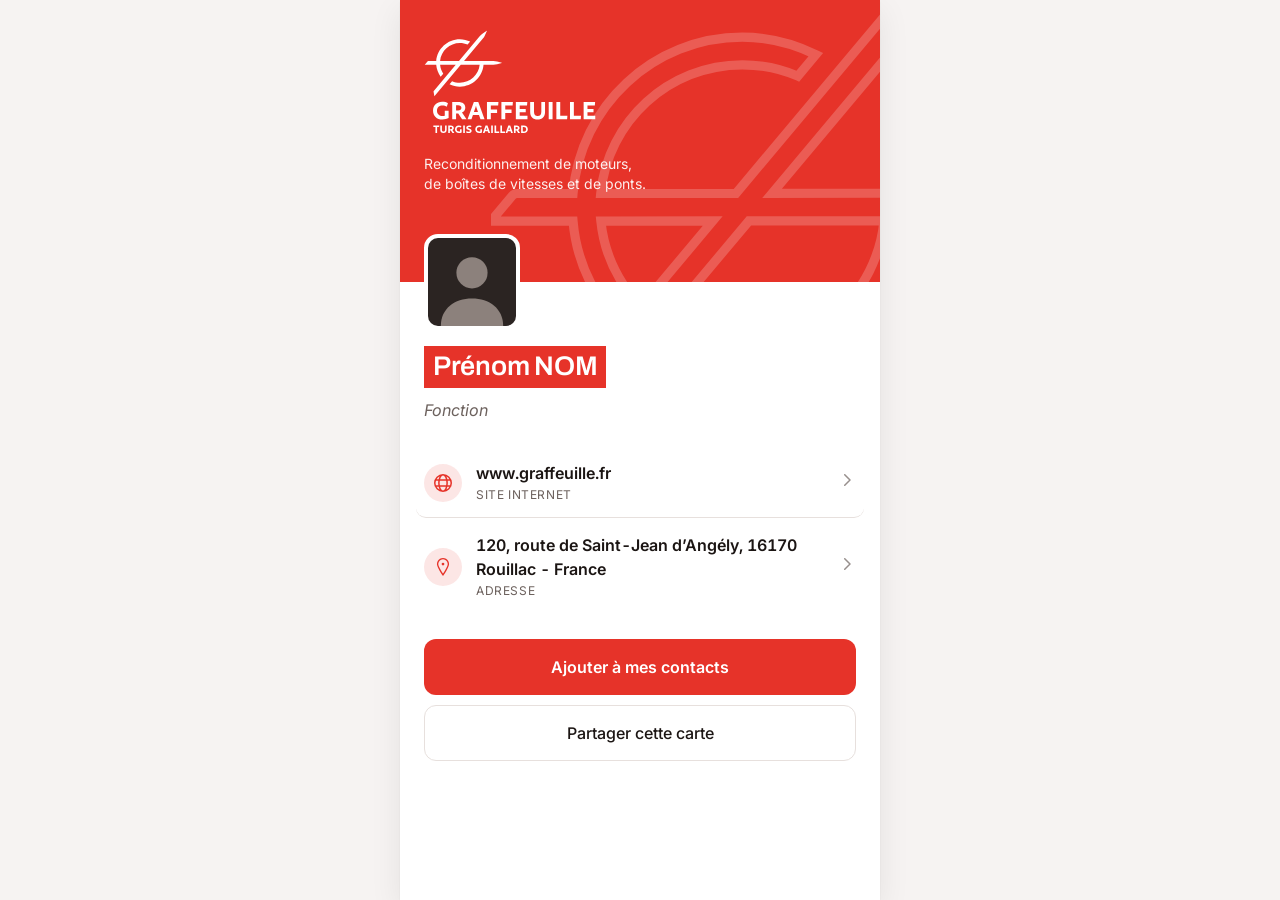
==== equipe/_modele/index.html @ 1bc14d3d "Add files via upload" ====
<!doctype html>
<html lang="fr">
<head>
<meta charset="utf-8">
<meta name="viewport" content="width=device-width, initial-scale=1, viewport-fit=cover">
<title>Carte de visite GRAFFEUILLE</title>
<meta name="theme-color" content="#e63329">
<meta name="robots" content="noindex">
<link rel="icon" href="../../assets/img/favicon.svg" type="image/svg+xml">
<link rel="stylesheet" href="../../assets/css/fonts.css">
<link rel="stylesheet" href="../../assets/css/carte.css">
</head>
<body>
<!-- Ce fichier est identique dans tous les dossiers d'employés : il ne fait que
     désigner la fiche à afficher. Pour ajouter quelqu'un, dupliquer le dossier
     _modele, le renommer, et remplacer carte.json. -->
<script>window.CARTE = { source: 'carte.json' };</script>
<script src="../../assets/js/icons.js"></script>
<script src="../../assets/js/logo.js"></script>
<script src="../../assets/js/contact.js"></script>
<script src="../../assets/js/carte.js"></script>
</body>
</html>
---- assets/css/fonts.css ----
/* fonts.css — fontes servies par le site plutôt que par un tiers.
 * Roboto Condensed, Inter et Archivo sont sous licence SIL Open Font 1.1.
 *
 * Les héberger ici n'est pas qu'une question de confidentialité : la mise
 * en page du verso dépend de la mesure du texte rendu, et une fonte de
 * repli plus large ferait basculer un nom sur deux lignes.
 */

/* Roboto Condensed — carte imprimée : ses largeurs reproduisent celles d'Author à 0,4 % près. */
@font-face {
  font-family: 'Roboto Condensed';
  font-style: italic;
  font-weight: 500;
  font-display: swap;
  src: url(../fonts/roboto-condensed-500i.woff2) format('woff2');
  unicode-range: U+0000-00FF, U+0131, U+0152-0153, U+02BB-02BC, U+02C6, U+02DA, U+02DC, U+0304, U+0308, U+0329, U+2000-206F, U+20AC, U+2122, U+2191, U+2193, U+2212, U+2215, U+FEFF, U+FFFD;
}

@font-face {
  font-family: 'Roboto Condensed';
  font-style: normal;
  font-weight: 400;
  font-display: swap;
  src: url(../fonts/roboto-condensed-400.woff2) format('woff2');
  unicode-range: U+0000-00FF, U+0131, U+0152-0153, U+02BB-02BC, U+02C6, U+02DA, U+02DC, U+0304, U+0308, U+0329, U+2000-206F, U+20AC, U+2122, U+2191, U+2193, U+2212, U+2215, U+FEFF, U+FFFD;
}

@font-face {
  font-family: 'Roboto Condensed';
  font-style: normal;
  font-weight: 500;
  font-display: swap;
  src: url(../fonts/roboto-condensed-500.woff2) format('woff2');
  unicode-range: U+0000-00FF, U+0131, U+0152-0153, U+02BB-02BC, U+02C6, U+02DA, U+02DC, U+0304, U+0308, U+0329, U+2000-206F, U+20AC, U+2122, U+2191, U+2193, U+2212, U+2215, U+FEFF, U+FFFD;
}

@font-face {
  font-family: 'Roboto Condensed';
  font-style: normal;
  font-weight: 600;
  font-display: swap;
  src: url(../fonts/roboto-condensed-600.woff2) format('woff2');
  unicode-range: U+0000-00FF, U+0131, U+0152-0153, U+02BB-02BC, U+02C6, U+02DA, U+02DC, U+0304, U+0308, U+0329, U+2000-206F, U+20AC, U+2122, U+2191, U+2193, U+2212, U+2215, U+FEFF, U+FFFD;
}

@font-face {
  font-family: 'Roboto Condensed';
  font-style: normal;
  font-weight: 700;
  font-display: swap;
  src: url(../fonts/roboto-condensed-700.woff2) format('woff2');
  unicode-range: U+0000-00FF, U+0131, U+0152-0153, U+02BB-02BC, U+02C6, U+02DA, U+02DC, U+0304, U+0308, U+0329, U+2000-206F, U+20AC, U+2122, U+2191, U+2193, U+2212, U+2215, U+FEFF, U+FFFD;
}

/* Inter — interface et page publique. */
@font-face {
  font-family: 'Inter';
  font-style: italic;
  font-weight: 400;
  font-display: swap;
  src: url(../fonts/inter-400i.woff2) format('woff2');
  unicode-range: U+0000-00FF, U+0131, U+0152-0153, U+02BB-02BC, U+02C6, U+02DA, U+02DC, U+0304, U+0308, U+0329, U+2000-206F, U+20AC, U+2122, U+2191, U+2193, U+2212, U+2215, U+FEFF, U+FFFD;
}

@font-face {
  font-family: 'Inter';
  font-style: normal;
  font-weight: 400;
  font-display: swap;
  src: url(../fonts/inter-400.woff2) format('woff2');
  unicode-range: U+0000-00FF, U+0131, U+0152-0153, U+02BB-02BC, U+02C6, U+02DA, U+02DC, U+0304, U+0308, U+0329, U+2000-206F, U+20AC, U+2122, U+2191, U+2193, U+2212, U+2215, U+FEFF, U+FFFD;
}

@font-face {
  font-family: 'Inter';
  font-style: normal;
  font-weight: 500;
  font-display: swap;
  src: url(../fonts/inter-500.woff2) format('woff2');
  unicode-range: U+0000-00FF, U+0131, U+0152-0153, U+02BB-02BC, U+02C6, U+02DA, U+02DC, U+0304, U+0308, U+0329, U+2000-206F, U+20AC, U+2122, U+2191, U+2193, U+2212, U+2215, U+FEFF, U+FFFD;
}

@font-face {
  font-family: 'Inter';
  font-style: normal;
  font-weight: 600;
  font-display: swap;
  src: url(../fonts/inter-600.woff2) format('woff2');
  unicode-range: U+0000-00FF, U+0131, U+0152-0153, U+02BB-02BC, U+02C6, U+02DA, U+02DC, U+0304, U+0308, U+0329, U+2000-206F, U+20AC, U+2122, U+2191, U+2193, U+2212, U+2215, U+FEFF, U+FFFD;
}

/* Archivo — titres de la page publique. */
@font-face {
  font-family: 'Archivo';
  font-style: normal;
  font-weight: 600;
  font-display: swap;
  src: url(../fonts/archivo-600.woff2) format('woff2');
  unicode-range: U+0000-00FF, U+0131, U+0152-0153, U+02BB-02BC, U+02C6, U+02DA, U+02DC, U+0304, U+0308, U+0329, U+2000-206F, U+20AC, U+2122, U+2191, U+2193, U+2212, U+2215, U+FEFF, U+FFFD;
}

@font-face {
  font-family: 'Archivo';
  font-style: normal;
  font-weight: 700;
  font-display: swap;
  src: url(../fonts/archivo-700.woff2) format('woff2');
  unicode-range: U+0000-00FF, U+0131, U+0152-0153, U+02BB-02BC, U+02C6, U+02DA, U+02DC, U+0304, U+0308, U+0329, U+2000-206F, U+20AC, U+2122, U+2191, U+2193, U+2212, U+2215, U+FEFF, U+FFFD;
}
---- assets/css/carte.css ----
/* carte.css — page publique de la carte de visite, pensée pour un téléphone
 * qui vient de scanner le QR code du dos de la carte imprimée. */

:root {
  color-scheme: light;
  --accent: #e63329;
  --accent-deep: #b81f17;
  --on-accent: #ffffff;

  /* Neutres très légèrement tirés vers le rouge de la marque, pour qu'ils
   * s'accordent à l'aplat du bandeau plutôt que de jurer avec lui. */
  --ground: #f6f3f2;
  --surface: #ffffff;
  --surface-2: #faf8f7;
  --ink: #1b1513;
  --ink-muted: #6c615d;
  --hairline: #e7e0dd;
  --ring: rgba(230, 51, 41, .35);
  --lift: 0 1px 2px rgba(27, 21, 19, .05), 0 10px 30px rgba(27, 21, 19, .08);
}

@media (prefers-color-scheme: dark) {
  :root:not([data-theme="light"]) {
    color-scheme: dark;
    --ground: #141110;
    --surface: #1e1a19;
    --surface-2: #262120;
    --ink: #f5f1ef;
    --ink-muted: #a49b97;
    --hairline: #322b29;
    --lift: 0 1px 2px rgba(0, 0, 0, .5), 0 10px 30px rgba(0, 0, 0, .45);
  }
}

:root[data-theme="dark"] {
  color-scheme: dark;
  --ground: #141110;
  --surface: #1e1a19;
  --surface-2: #262120;
  --ink: #f5f1ef;
  --ink-muted: #a49b97;
  --hairline: #322b29;
  --lift: 0 1px 2px rgba(0, 0, 0, .5), 0 10px 30px rgba(0, 0, 0, .45);
}

* { box-sizing: border-box; }

/* .sheet impose un display : il faut le neutraliser explicitement,
 * sinon l'attribut hidden reste sans effet. */
[hidden] { display: none !important; }

body {
  margin: 0;
  background: var(--ground);
  color: var(--ink);
  font: 16px/1.5 'Inter', -apple-system, BlinkMacSystemFont, 'Segoe UI', Roboto, Helvetica, Arial, sans-serif;
  -webkit-font-smoothing: antialiased;
  text-rendering: optimizeLegibility;
}

.sheet {
  max-width: 480px;
  margin: 0 auto;
  min-height: 100vh;
  background: var(--surface);
  box-shadow: var(--lift);
  display: flex;
  flex-direction: column;
}

/* ------------------------------------------------------------------ bandeau
 * Reprend le recto imprimé : aplat rouge, logo, accroche, et le symbole
 * détouré en filigrane comme au verso de la carte. */

.crest {
  position: relative;
  overflow: hidden;
  background: var(--accent);
  color: var(--on-accent);
  padding: 30px 24px 26px;
}

/* Le portrait remonte de 74 px dans le bandeau : sans réserve en pied, il
 * recouvrirait l'accroche. */
.with-portrait .crest { padding-bottom: 88px; }

.crest-watermark {
  position: absolute;
  right: -34%;
  bottom: -58%;
  width: 115%;
  opacity: .2;
  pointer-events: none;
}

.crest-logo { position: relative; display: block; width: 172px; max-width: 62%; }

.crest-pitch {
  position: relative;
  margin: 20px 0 0;
  max-width: 30ch;
  font-size: 14px;
  line-height: 1.45;
  color: rgba(255, 255, 255, .92);
  white-space: pre-line;
}

/* ----------------------------------------------------------------- identité
 * Le nom reprend littéralement le bandeau rouge du verso imprimé : c'est le
 * détail que reconnaît la personne qui vient de scanner la carte. */

.identity { padding: 26px 24px 4px; }

/* Portrait : un rectangle aux angles adoucis plutôt qu'un rond, plus proche
 * de la géométrie du logo que d'une photo de profil. Il chevauche le bandeau. */
.portrait {
  display: block;
  /* .crest est en position relative : sans contexte propre, le portrait
   * passerait dessous au lieu de le chevaucher. */
  position: relative;
  z-index: 1;
  width: 96px; height: 96px;
  margin: -74px 0 16px;
  border-radius: 14px;
  border: 4px solid var(--surface);
  background: var(--surface-2);
  object-fit: cover;
}

.name {
  display: inline-block;
  margin: 0;
  padding: 5px 9px 6px;
  background: var(--accent);
  color: var(--on-accent);
  font-family: 'Archivo', 'Inter', Helvetica, Arial, sans-serif;
  font-size: clamp(21px, 6.4vw, 27px);
  font-weight: 600;
  line-height: 1.15;
  letter-spacing: -.01em;
  text-wrap: balance;
}

.department {
  margin: 3px 0 0;
  font-size: 14px;
  color: var(--ink-muted);
}

.role {
  margin: 12px 0 0;
  font-size: 16px;
  font-style: italic;
  line-height: 1.35;
  color: var(--ink-muted);
  /* Les fonctions tiennent parfois sur deux lignes, comme à l'impression. */
  white-space: pre-line;
}

/* --------------------------------------------------------------- contacts */

.links {
  display: flex;
  flex-direction: column;
  padding: 22px 16px 0;
  gap: 2px;
}

.link {
  display: flex;
  align-items: center;
  gap: 14px;
  padding: 13px 8px;
  border-radius: 10px;
  color: inherit;
  text-decoration: none;
  border-bottom: 1px solid var(--hairline);
  transition: background .12s;
}
.link:last-child { border-bottom: 0; }
.link:hover { background: var(--surface-2); }
.link:active { background: var(--hairline); }

.link .ico {
  flex: 0 0 auto;
  display: grid;
  place-items: center;
  width: 38px; height: 38px;
  border-radius: 50%;
  background: color-mix(in srgb, var(--accent) 12%, transparent);
  color: var(--accent);
}

.link .body { flex: 1 1 auto; min-width: 0; }

.link .value {
  display: block;
  font-size: 16px;
  font-weight: 550;
  overflow-wrap: anywhere;
  font-variant-numeric: tabular-nums;
}

.link .label {
  display: block;
  margin-top: 1px;
  font-size: 12px;
  letter-spacing: .05em;
  text-transform: uppercase;
  color: var(--ink-muted);
}

.link .chev { flex: 0 0 auto; color: var(--ink-muted); opacity: .7; }

/* -------------------------------------------------------------- actions */

.actions {
  display: flex;
  flex-direction: column;
  gap: 10px;
  padding: 26px 24px 34px;
}

.cta, .secondary {
  font: inherit;
  display: flex;
  align-items: center;
  justify-content: center;
  gap: 9px;
  width: 100%;
  padding: 15px 18px;
  border-radius: 12px;
  font-size: 16px;
  font-weight: 600;
  text-decoration: none;
  cursor: pointer;
  border: 1px solid transparent;
  transition: background .12s, border-color .12s, transform .06s;
}

.cta { background: var(--accent); color: var(--on-accent); }
.cta:hover { background: var(--accent-deep); }
.cta:active { transform: translateY(1px); }

.secondary {
  background: transparent;
  color: var(--ink);
  border-color: var(--hairline);
  font-weight: 500;
}
.secondary:hover { background: var(--surface-2); }

:focus-visible { outline: 2px solid var(--accent); outline-offset: 3px; }

.toast {
  position: fixed;
  left: 50%;
  bottom: 22px;
  transform: translateX(-50%) translateY(10px);
  max-width: calc(100vw - 32px);
  background: var(--ink);
  color: var(--surface);
  font-size: 14px;
  padding: 11px 18px;
  border-radius: 999px;
  box-shadow: var(--lift);
  opacity: 0;
  pointer-events: none;
  transition: opacity .18s, transform .18s;
}
.toast.show { opacity: 1; transform: translateX(-50%) translateY(0); }

.missing { padding: 40px 24px; }
.missing h1 { font-family: 'Archivo', 'Inter', sans-serif; font-size: 20px; margin: 0 0 8px; }
.missing p { margin: 0; color: var(--ink-muted); }

@media (prefers-reduced-motion: reduce) {
  * { transition: none !important; animation: none !important; }
}
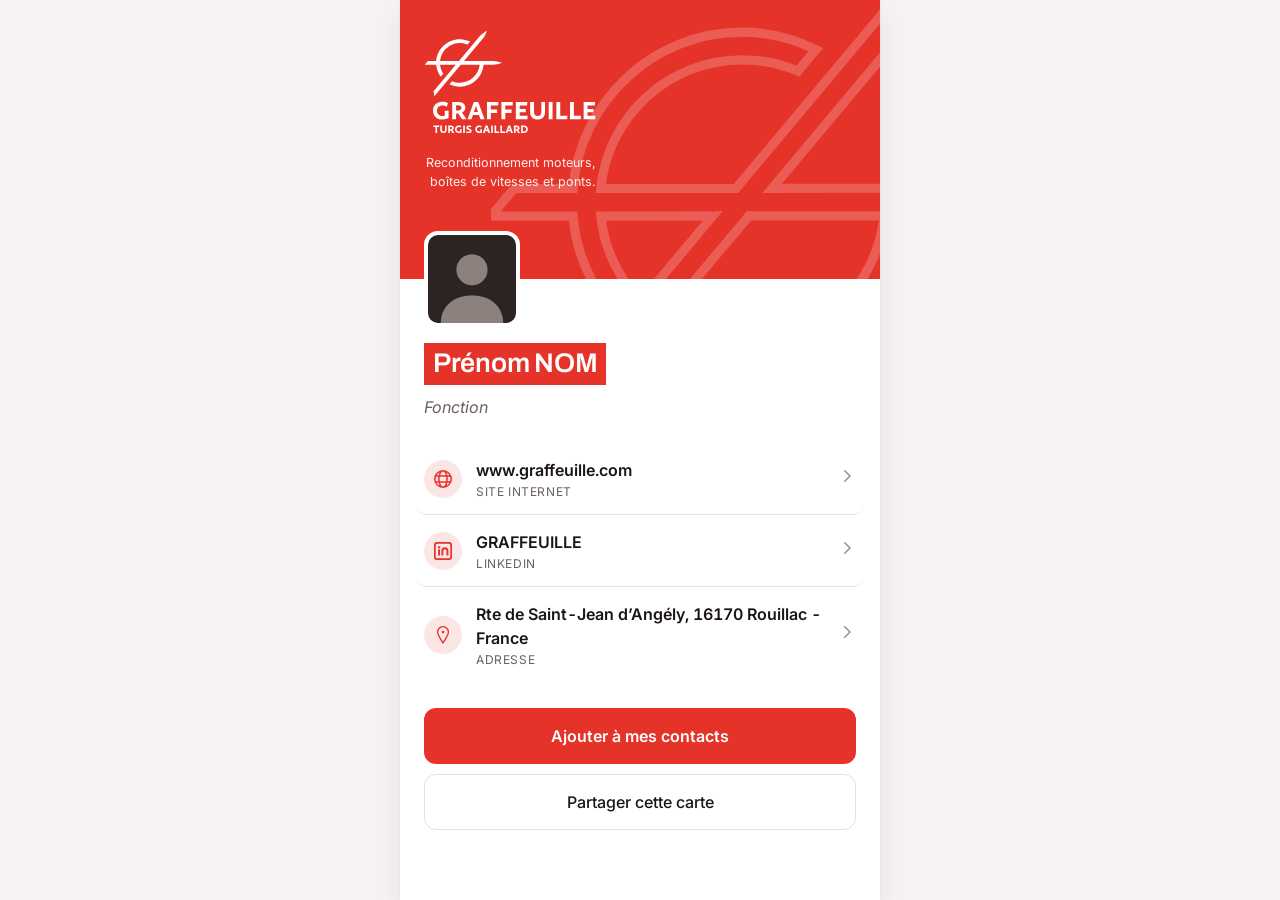
==== commit 1fb6e974: "Durcit la page et allege les commentaires Securite. La page ne peut plus afficher que des fiches ver" ====
--- a/equipe/_modele/index.html
+++ b/equipe/_modele/index.html
@@ -3,6 +3,7 @@
 <head>
 <meta charset="utf-8">
 <meta name="viewport" content="width=device-width, initial-scale=1, viewport-fit=cover">
+<meta http-equiv="Content-Security-Policy" content="default-src 'none'; script-src 'self'; style-src 'self'; font-src 'self'; img-src 'self'; connect-src 'self'; base-uri 'none'; form-action 'none'">
 <title>Carte de visite GRAFFEUILLE</title>
 <meta name="theme-color" content="#e63329">
 <meta name="robots" content="noindex">
@@ -10,11 +11,9 @@
 <link rel="stylesheet" href="../../assets/css/fonts.css">
 <link rel="stylesheet" href="../../assets/css/carte.css">
 </head>
-<body>
-<!-- Ce fichier est identique dans tous les dossiers d'employés : il ne fait que
-     désigner la fiche à afficher. Pour ajouter quelqu'un, dupliquer le dossier
+<body data-carte="carte.json">
+<!-- Identique dans tous les dossiers. Pour ajouter quelqu'un, dupliquer
      _modele, le renommer, et remplacer carte.json. -->
-<script>window.CARTE = { source: 'carte.json' };</script>
 <script src="../../assets/js/icons.js"></script>
 <script src="../../assets/js/logo.js"></script>
 <script src="../../assets/js/contact.js"></script>
--- a/assets/css/fonts.css
+++ b/assets/css/fonts.css
@@ -1,58 +1,6 @@
-/* fonts.css — fontes servies par le site plutôt que par un tiers.
- * Roboto Condensed, Inter et Archivo sont sous licence SIL Open Font 1.1.
- *
- * Les héberger ici n'est pas qu'une question de confidentialité : la mise
- * en page du verso dépend de la mesure du texte rendu, et une fonte de
- * repli plus large ferait basculer un nom sur deux lignes.
- */
+/* Fontes servies par le site. Inter et Archivo, licence SIL OFL 1.1. */
 
-/* Roboto Condensed — carte imprimée : ses largeurs reproduisent celles d'Author à 0,4 % près. */
-@font-face {
-  font-family: 'Roboto Condensed';
-  font-style: italic;
-  font-weight: 500;
-  font-display: swap;
-  src: url(../fonts/roboto-condensed-500i.woff2) format('woff2');
-  unicode-range: U+0000-00FF, U+0131, U+0152-0153, U+02BB-02BC, U+02C6, U+02DA, U+02DC, U+0304, U+0308, U+0329, U+2000-206F, U+20AC, U+2122, U+2191, U+2193, U+2212, U+2215, U+FEFF, U+FFFD;
-}
-
-@font-face {
-  font-family: 'Roboto Condensed';
-  font-style: normal;
-  font-weight: 400;
-  font-display: swap;
-  src: url(../fonts/roboto-condensed-400.woff2) format('woff2');
-  unicode-range: U+0000-00FF, U+0131, U+0152-0153, U+02BB-02BC, U+02C6, U+02DA, U+02DC, U+0304, U+0308, U+0329, U+2000-206F, U+20AC, U+2122, U+2191, U+2193, U+2212, U+2215, U+FEFF, U+FFFD;
-}
-
-@font-face {
-  font-family: 'Roboto Condensed';
-  font-style: normal;
-  font-weight: 500;
-  font-display: swap;
-  src: url(../fonts/roboto-condensed-500.woff2) format('woff2');
-  unicode-range: U+0000-00FF, U+0131, U+0152-0153, U+02BB-02BC, U+02C6, U+02DA, U+02DC, U+0304, U+0308, U+0329, U+2000-206F, U+20AC, U+2122, U+2191, U+2193, U+2212, U+2215, U+FEFF, U+FFFD;
-}
-
-@font-face {
-  font-family: 'Roboto Condensed';
-  font-style: normal;
-  font-weight: 600;
-  font-display: swap;
-  src: url(../fonts/roboto-condensed-600.woff2) format('woff2');
-  unicode-range: U+0000-00FF, U+0131, U+0152-0153, U+02BB-02BC, U+02C6, U+02DA, U+02DC, U+0304, U+0308, U+0329, U+2000-206F, U+20AC, U+2122, U+2191, U+2193, U+2212, U+2215, U+FEFF, U+FFFD;
-}
-
-@font-face {
-  font-family: 'Roboto Condensed';
-  font-style: normal;
-  font-weight: 700;
-  font-display: swap;
-  src: url(../fonts/roboto-condensed-700.woff2) format('woff2');
-  unicode-range: U+0000-00FF, U+0131, U+0152-0153, U+02BB-02BC, U+02C6, U+02DA, U+02DC, U+0304, U+0308, U+0329, U+2000-206F, U+20AC, U+2122, U+2191, U+2193, U+2212, U+2215, U+FEFF, U+FFFD;
-}
-
-/* Inter — interface et page publique. */
+/* Inter : le texte courant. */
 @font-face {
   font-family: 'Inter';
   font-style: italic;
@@ -61,7 +9,6 @@
   src: url(../fonts/inter-400i.woff2) format('woff2');
   unicode-range: U+0000-00FF, U+0131, U+0152-0153, U+02BB-02BC, U+02C6, U+02DA, U+02DC, U+0304, U+0308, U+0329, U+2000-206F, U+20AC, U+2122, U+2191, U+2193, U+2212, U+2215, U+FEFF, U+FFFD;
 }
-
 @font-face {
   font-family: 'Inter';
   font-style: normal;
@@ -70,7 +17,6 @@
   src: url(../fonts/inter-400.woff2) format('woff2');
   unicode-range: U+0000-00FF, U+0131, U+0152-0153, U+02BB-02BC, U+02C6, U+02DA, U+02DC, U+0304, U+0308, U+0329, U+2000-206F, U+20AC, U+2122, U+2191, U+2193, U+2212, U+2215, U+FEFF, U+FFFD;
 }
-
 @font-face {
   font-family: 'Inter';
   font-style: normal;
@@ -79,7 +25,6 @@
   src: url(../fonts/inter-500.woff2) format('woff2');
   unicode-range: U+0000-00FF, U+0131, U+0152-0153, U+02BB-02BC, U+02C6, U+02DA, U+02DC, U+0304, U+0308, U+0329, U+2000-206F, U+20AC, U+2122, U+2191, U+2193, U+2212, U+2215, U+FEFF, U+FFFD;
 }
-
 @font-face {
   font-family: 'Inter';
   font-style: normal;
@@ -88,8 +33,7 @@
   src: url(../fonts/inter-600.woff2) format('woff2');
   unicode-range: U+0000-00FF, U+0131, U+0152-0153, U+02BB-02BC, U+02C6, U+02DA, U+02DC, U+0304, U+0308, U+0329, U+2000-206F, U+20AC, U+2122, U+2191, U+2193, U+2212, U+2215, U+FEFF, U+FFFD;
 }
-
-/* Archivo — titres de la page publique. */
+/* Archivo : le nom et les titres. */
 @font-face {
   font-family: 'Archivo';
   font-style: normal;
@@ -98,7 +42,6 @@
   src: url(../fonts/archivo-600.woff2) format('woff2');
   unicode-range: U+0000-00FF, U+0131, U+0152-0153, U+02BB-02BC, U+02C6, U+02DA, U+02DC, U+0304, U+0308, U+0329, U+2000-206F, U+20AC, U+2122, U+2191, U+2193, U+2212, U+2215, U+FEFF, U+FFFD;
 }
-
 @font-face {
   font-family: 'Archivo';
   font-style: normal;
--- a/assets/css/carte.css
+++ b/assets/css/carte.css
@@ -1,5 +1,4 @@
-/* carte.css — page publique de la carte de visite, pensée pour un téléphone
- * qui vient de scanner le QR code du dos de la carte imprimée. */
+/* La carte de visite en ligne. */
 
 :root {
   color-scheme: light;
@@ -7,8 +6,7 @@
   --accent-deep: #b81f17;
   --on-accent: #ffffff;
 
-  /* Neutres très légèrement tirés vers le rouge de la marque, pour qu'ils
-   * s'accordent à l'aplat du bandeau plutôt que de jurer avec lui. */
+  /* Neutres tirés vers le rouge de la marque. */
   --ground: #f6f3f2;
   --surface: #ffffff;
   --surface-2: #faf8f7;
@@ -45,8 +43,7 @@
 
 * { box-sizing: border-box; }
 
-/* .sheet impose un display : il faut le neutraliser explicitement,
- * sinon l'attribut hidden reste sans effet. */
+/* .sheet impose un display : sans ceci, hidden reste sans effet. */
 [hidden] { display: none !important; }
 
 body {
@@ -68,9 +65,7 @@
   flex-direction: column;
 }
 
-/* ------------------------------------------------------------------ bandeau
- * Reprend le recto imprimé : aplat rouge, logo, accroche, et le symbole
- * détouré en filigrane comme au verso de la carte. */
+/* ----------------------------------------------------------------- bandeau */
 
 .crest {
   position: relative;
@@ -78,10 +73,12 @@
   background: var(--accent);
   color: var(--on-accent);
   padding: 30px 24px 26px;
-}
-
-/* Le portrait remonte de 74 px dans le bandeau : sans réserve en pied, il
- * recouvrirait l'accroche. */
+
+  /* Largeur commune au logo et à l'accroche : bords droits alignés. */
+  --crest-block: min(172px, 62%);
+}
+
+/* Réserve en pied : le portrait remonte dans le bandeau. */
 .with-portrait .crest { padding-bottom: 88px; }
 
 .crest-watermark {
@@ -93,30 +90,28 @@
   pointer-events: none;
 }
 
-.crest-logo { position: relative; display: block; width: 172px; max-width: 62%; }
+.crest-logo { position: relative; display: block; width: var(--crest-block); }
 
 .crest-pitch {
   position: relative;
   margin: 20px 0 0;
-  max-width: 30ch;
-  font-size: 14px;
-  line-height: 1.45;
+  width: var(--crest-block);
+  /* Calé pour que chaque ligne tienne dans la largeur du logo. */
+  font-size: min(12.5px, 3.75vw);
+  line-height: 1.5;
+  text-align: right;
   color: rgba(255, 255, 255, .92);
   white-space: pre-line;
 }
 
-/* ----------------------------------------------------------------- identité
- * Le nom reprend littéralement le bandeau rouge du verso imprimé : c'est le
- * détail que reconnaît la personne qui vient de scanner la carte. */
+/* ---------------------------------------------------------------- identité */
 
 .identity { padding: 26px 24px 4px; }
 
-/* Portrait : un rectangle aux angles adoucis plutôt qu'un rond, plus proche
- * de la géométrie du logo que d'une photo de profil. Il chevauche le bandeau. */
+/* Portrait : il chevauche le bandeau. */
 .portrait {
   display: block;
-  /* .crest est en position relative : sans contexte propre, le portrait
-   * passerait dessous au lieu de le chevaucher. */
+  /* Sans contexte propre, il passerait sous le bandeau. */
   position: relative;
   z-index: 1;
   width: 96px; height: 96px;
@@ -153,7 +148,7 @@
   font-style: italic;
   line-height: 1.35;
   color: var(--ink-muted);
-  /* Les fonctions tiennent parfois sur deux lignes, comme à l'impression. */
+  /* Les fonctions tiennent parfois sur deux lignes. */
   white-space: pre-line;
 }
 
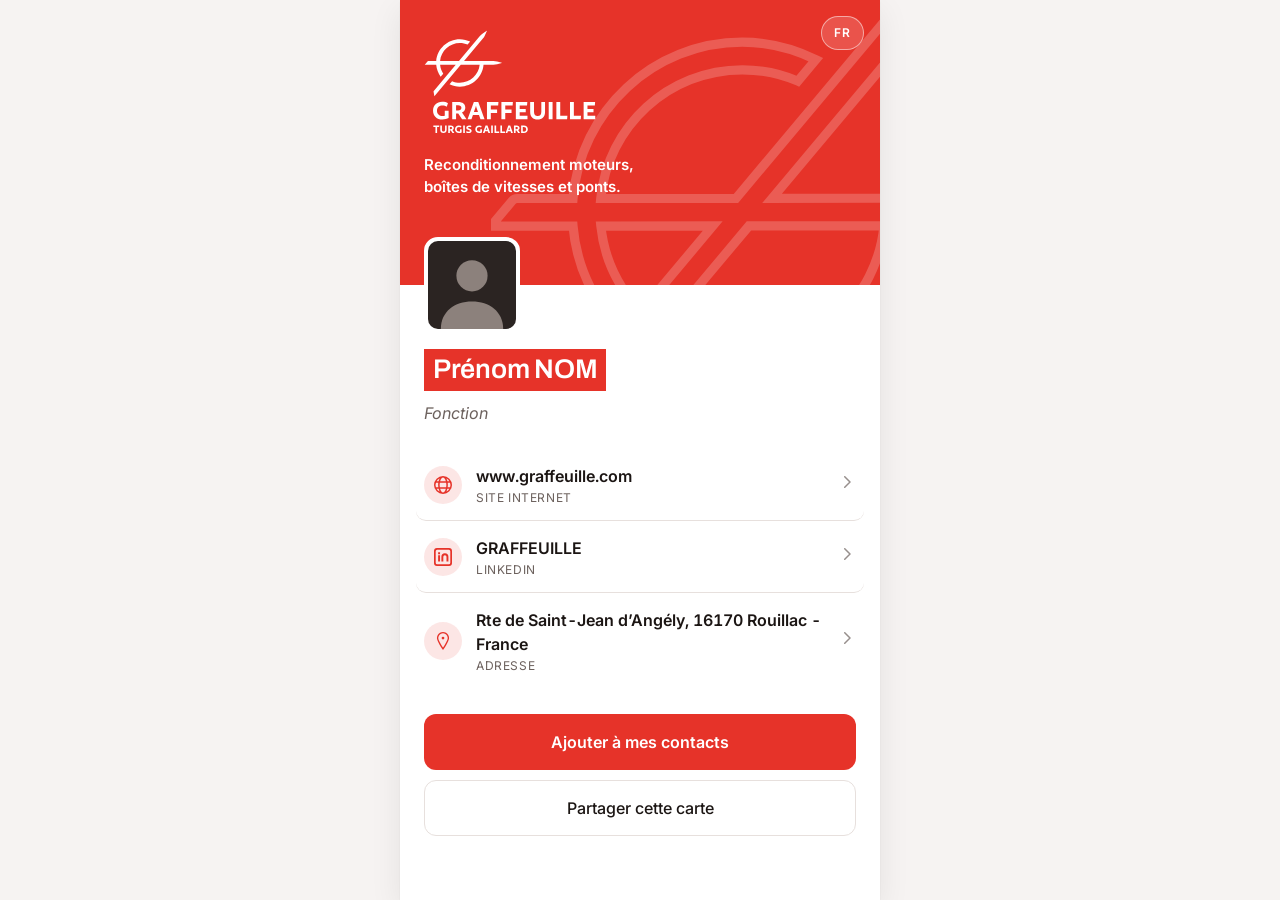
==== commit 1242c67a: "Ajoute la bascule FR/EN et remet l'accroche a gauche Accroche du bandeau. Retour a l'alignement a ga" ====
--- a/equipe/_modele/index.html
+++ b/equipe/_modele/index.html
@@ -14,6 +14,7 @@
 <body data-carte="carte.json">
 <!-- Identique dans tous les dossiers. Pour ajouter quelqu'un, dupliquer
      _modele, le renommer, et remplacer carte.json. -->
+<script src="../../assets/js/i18n.js"></script>
 <script src="../../assets/js/icons.js"></script>
 <script src="../../assets/js/logo.js"></script>
 <script src="../../assets/js/contact.js"></script>
--- a/assets/css/carte.css
+++ b/assets/css/carte.css
@@ -73,9 +73,6 @@
   background: var(--accent);
   color: var(--on-accent);
   padding: 30px 24px 26px;
-
-  /* Largeur commune au logo et à l'accroche : bords droits alignés. */
-  --crest-block: min(172px, 62%);
 }
 
 /* Réserve en pied : le portrait remonte dans le bandeau. */
@@ -90,19 +87,39 @@
   pointer-events: none;
 }
 
-.crest-logo { position: relative; display: block; width: var(--crest-block); }
+.crest-logo { position: relative; display: block; width: 172px; max-width: 62%; }
 
 .crest-pitch {
   position: relative;
   margin: 20px 0 0;
-  width: var(--crest-block);
-  /* Calé pour que chaque ligne tienne dans la largeur du logo. */
-  font-size: min(12.5px, 3.75vw);
-  line-height: 1.5;
-  text-align: right;
-  color: rgba(255, 255, 255, .92);
+  max-width: 30ch;
+  font-size: 15px;
+  font-weight: 600;
+  line-height: 1.45;
+  color: var(--on-accent);
   white-space: pre-line;
 }
+
+/* Le sélecteur de langue, en haut à droite du bandeau. */
+.lang {
+  position: absolute;
+  top: 16px;
+  right: 16px;
+  z-index: 2;
+  font: inherit;
+  font-size: 12px;
+  font-weight: 600;
+  letter-spacing: .07em;
+  color: var(--on-accent);
+  background: rgba(255, 255, 255, .16);
+  border: 1px solid rgba(255, 255, 255, .5);
+  border-radius: 999px;
+  padding: 7px 12px;
+  cursor: pointer;
+  transition: background .12s;
+}
+.lang:hover { background: rgba(255, 255, 255, .3); }
+.lang:active { transform: translateY(1px); }
 
 /* ---------------------------------------------------------------- identité */
 
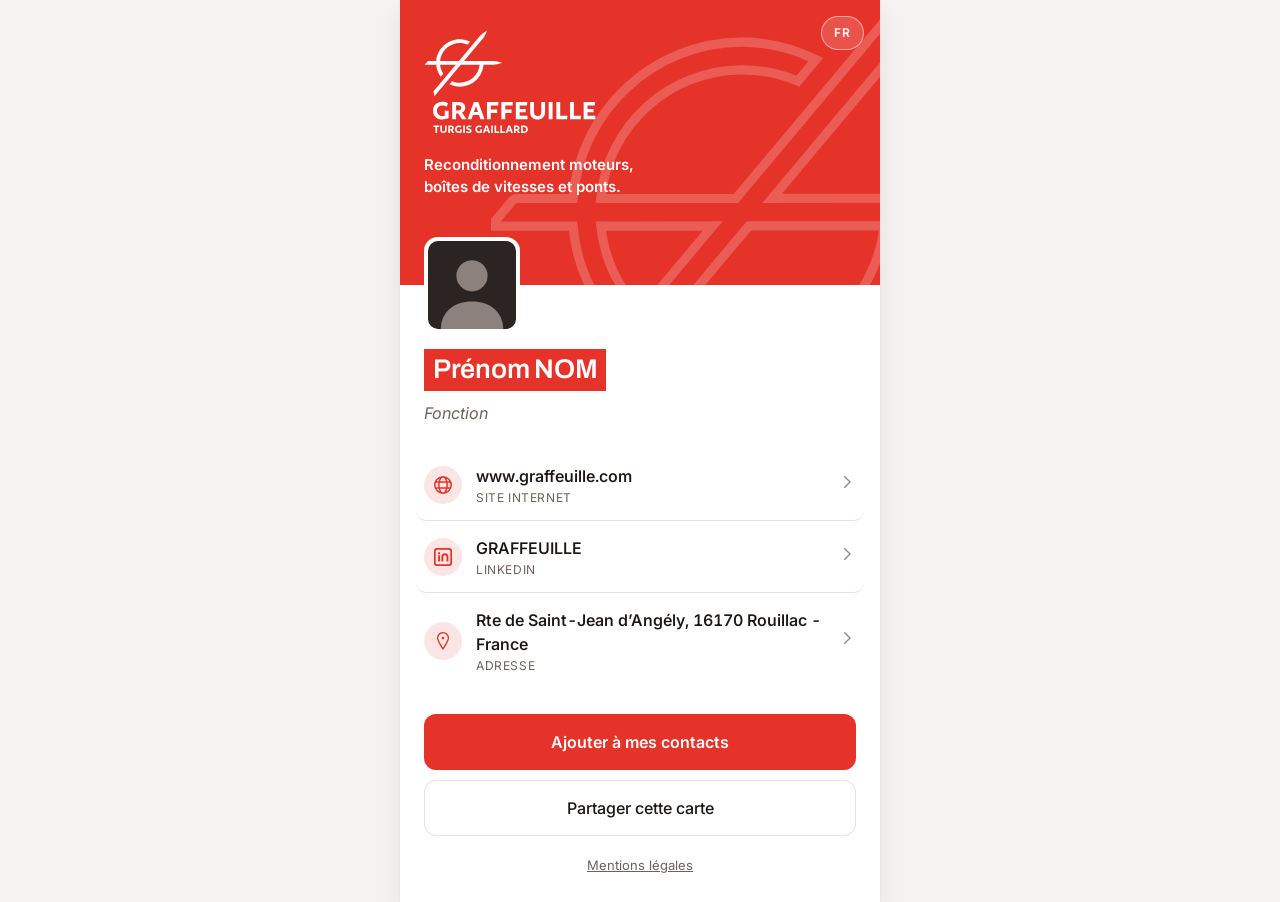
==== commit 69c25d87: "Audit du site : poids, pages legales, indexation, code mort Poids. Inter et Archivo sont des fontes " ====
--- a/equipe/_modele/index.html
+++ b/equipe/_modele/index.html
@@ -3,8 +3,20 @@
 <head>
 <meta charset="utf-8">
 <meta name="viewport" content="width=device-width, initial-scale=1, viewport-fit=cover">
-<meta http-equiv="Content-Security-Policy" content="default-src 'none'; script-src 'self'; style-src 'self'; font-src 'self'; img-src 'self'; connect-src 'self'; base-uri 'none'; form-action 'none'">
+<meta http-equiv="Content-Security-Policy" content="default-src 'none'; script-src 'self'; style-src 'self'; font-src 'self'; img-src 'self'; connect-src 'self'; base-uri 'none'; form-action 'none'; upgrade-insecure-requests">
 <title>Carte de visite GRAFFEUILLE</title>
+<meta name="description" content="Coordonnées professionnelles de l’équipe GRAFFEUILLE / Turgis Gaillard, reconditionnement de moteurs, boîtes de vitesses et ponts.">
+<meta name="referrer" content="no-referrer">
+<meta property="og:type" content="profile">
+<meta property="og:site_name" content="GRAFFEUILLE">
+<meta property="og:title" content="Carte de visite GRAFFEUILLE">
+<meta property="og:description" content="Coordonnées professionnelles de l’équipe GRAFFEUILLE / Turgis Gaillard, reconditionnement de moteurs, boîtes de vitesses et ponts.">
+<meta property="og:image" content="https://graffeuille.github.io/CDV/assets/img/partage.png">
+<meta property="og:image:width" content="1200">
+<meta property="og:image:height" content="630">
+<meta property="og:locale" content="fr_FR">
+<meta property="og:locale:alternate" content="en_GB">
+<meta name="twitter:card" content="summary_large_image">
 <meta name="theme-color" content="#e63329">
 <meta name="robots" content="noindex">
 <link rel="icon" href="../../assets/img/favicon.svg" type="image/svg+xml">
--- a/assets/css/fonts.css
+++ b/assets/css/fonts.css
@@ -1,52 +1,32 @@
-/* Fontes servies par le site. Inter et Archivo, licence SIL OFL 1.1. */
+/* Fontes servies par le site. Inter et Archivo, licence SIL OFL 1.1.
+ * Ce sont des fontes variables : un seul fichier couvre toute la plage de
+ * graisses, il ne faut donc pas le déclarer une fois par graisse. */
 
 /* Inter : le texte courant. */
+@font-face {
+  font-family: 'Inter';
+  font-style: normal;
+  font-weight: 400 600;
+  font-display: swap;
+  src: url(../fonts/inter.woff2) format('woff2');
+  unicode-range: U+0000-00FF, U+0131, U+0152-0153, U+02BB-02BC, U+02C6, U+02DA, U+02DC, U+0304, U+0308, U+0329, U+2000-206F, U+20AC, U+2122, U+2191, U+2193, U+2212, U+2215, U+FEFF, U+FFFD;
+}
+
 @font-face {
   font-family: 'Inter';
   font-style: italic;
   font-weight: 400;
   font-display: swap;
-  src: url(../fonts/inter-400i.woff2) format('woff2');
+  src: url(../fonts/inter-italic.woff2) format('woff2');
   unicode-range: U+0000-00FF, U+0131, U+0152-0153, U+02BB-02BC, U+02C6, U+02DA, U+02DC, U+0304, U+0308, U+0329, U+2000-206F, U+20AC, U+2122, U+2191, U+2193, U+2212, U+2215, U+FEFF, U+FFFD;
 }
-@font-face {
-  font-family: 'Inter';
-  font-style: normal;
-  font-weight: 400;
-  font-display: swap;
-  src: url(../fonts/inter-400.woff2) format('woff2');
-  unicode-range: U+0000-00FF, U+0131, U+0152-0153, U+02BB-02BC, U+02C6, U+02DA, U+02DC, U+0304, U+0308, U+0329, U+2000-206F, U+20AC, U+2122, U+2191, U+2193, U+2212, U+2215, U+FEFF, U+FFFD;
-}
-@font-face {
-  font-family: 'Inter';
-  font-style: normal;
-  font-weight: 500;
-  font-display: swap;
-  src: url(../fonts/inter-500.woff2) format('woff2');
-  unicode-range: U+0000-00FF, U+0131, U+0152-0153, U+02BB-02BC, U+02C6, U+02DA, U+02DC, U+0304, U+0308, U+0329, U+2000-206F, U+20AC, U+2122, U+2191, U+2193, U+2212, U+2215, U+FEFF, U+FFFD;
-}
-@font-face {
-  font-family: 'Inter';
-  font-style: normal;
-  font-weight: 600;
-  font-display: swap;
-  src: url(../fonts/inter-600.woff2) format('woff2');
-  unicode-range: U+0000-00FF, U+0131, U+0152-0153, U+02BB-02BC, U+02C6, U+02DA, U+02DC, U+0304, U+0308, U+0329, U+2000-206F, U+20AC, U+2122, U+2191, U+2193, U+2212, U+2215, U+FEFF, U+FFFD;
-}
+
 /* Archivo : le nom et les titres. */
 @font-face {
   font-family: 'Archivo';
   font-style: normal;
-  font-weight: 600;
+  font-weight: 400 700;
   font-display: swap;
-  src: url(../fonts/archivo-600.woff2) format('woff2');
+  src: url(../fonts/archivo.woff2) format('woff2');
   unicode-range: U+0000-00FF, U+0131, U+0152-0153, U+02BB-02BC, U+02C6, U+02DA, U+02DC, U+0304, U+0308, U+0329, U+2000-206F, U+20AC, U+2122, U+2191, U+2193, U+2212, U+2215, U+FEFF, U+FFFD;
 }
-@font-face {
-  font-family: 'Archivo';
-  font-style: normal;
-  font-weight: 700;
-  font-display: swap;
-  src: url(../fonts/archivo-700.woff2) format('woff2');
-  unicode-range: U+0000-00FF, U+0131, U+0152-0153, U+02BB-02BC, U+02C6, U+02DA, U+02DC, U+0304, U+0308, U+0329, U+2000-206F, U+20AC, U+2122, U+2191, U+2193, U+2212, U+2215, U+FEFF, U+FFFD;
-}
--- a/assets/css/carte.css
+++ b/assets/css/carte.css
@@ -13,7 +13,6 @@
   --ink: #1b1513;
   --ink-muted: #6c615d;
   --hairline: #e7e0dd;
-  --ring: rgba(230, 51, 41, .35);
   --lift: 0 1px 2px rgba(27, 21, 19, .05), 0 10px 30px rgba(27, 21, 19, .08);
 }
 
@@ -282,9 +281,37 @@
 }
 .toast.show { opacity: 1; transform: translateX(-50%) translateY(0); }
 
+/* Le lien légal, discret sous les boutons. */
+.legal-link { padding: 0 24px 26px; margin-top: -18px; text-align: center; }
+.legal-link a { color: var(--ink-muted); font-size: 13px; text-decoration: underline; }
+.legal-link a:hover { color: var(--ink); }
+
+/* Pages de texte : mentions légales, page introuvable. */
+.legal { padding: 32px 24px 8px; }
+.legal h1 {
+  font-family: 'Archivo', 'Inter', sans-serif;
+  font-size: 22px;
+  margin: 28px 0 4px;
+}
+.legal h1:first-child { margin-top: 0; }
+.legal .legal-part {
+  font-family: 'Archivo', 'Inter', sans-serif;
+  font-size: 22px;
+  color: var(--ink);
+  margin: 32px 0 4px;
+}
+.legal h2 {
+  font-size: 15px;
+  margin: 22px 0 4px;
+  color: var(--accent);
+}
+.legal p { margin: 0 0 10px; font-size: 15px; line-height: 1.6; }
+.legal-note { color: var(--ink-muted); font-size: 13px; }
+
 .missing { padding: 40px 24px; }
 .missing h1 { font-family: 'Archivo', 'Inter', sans-serif; font-size: 20px; margin: 0 0 8px; }
 .missing p { margin: 0; color: var(--ink-muted); }
+.missing p + p { margin-top: 14px; }
 
 @media (prefers-reduced-motion: reduce) {
   * { transition: none !important; animation: none !important; }
